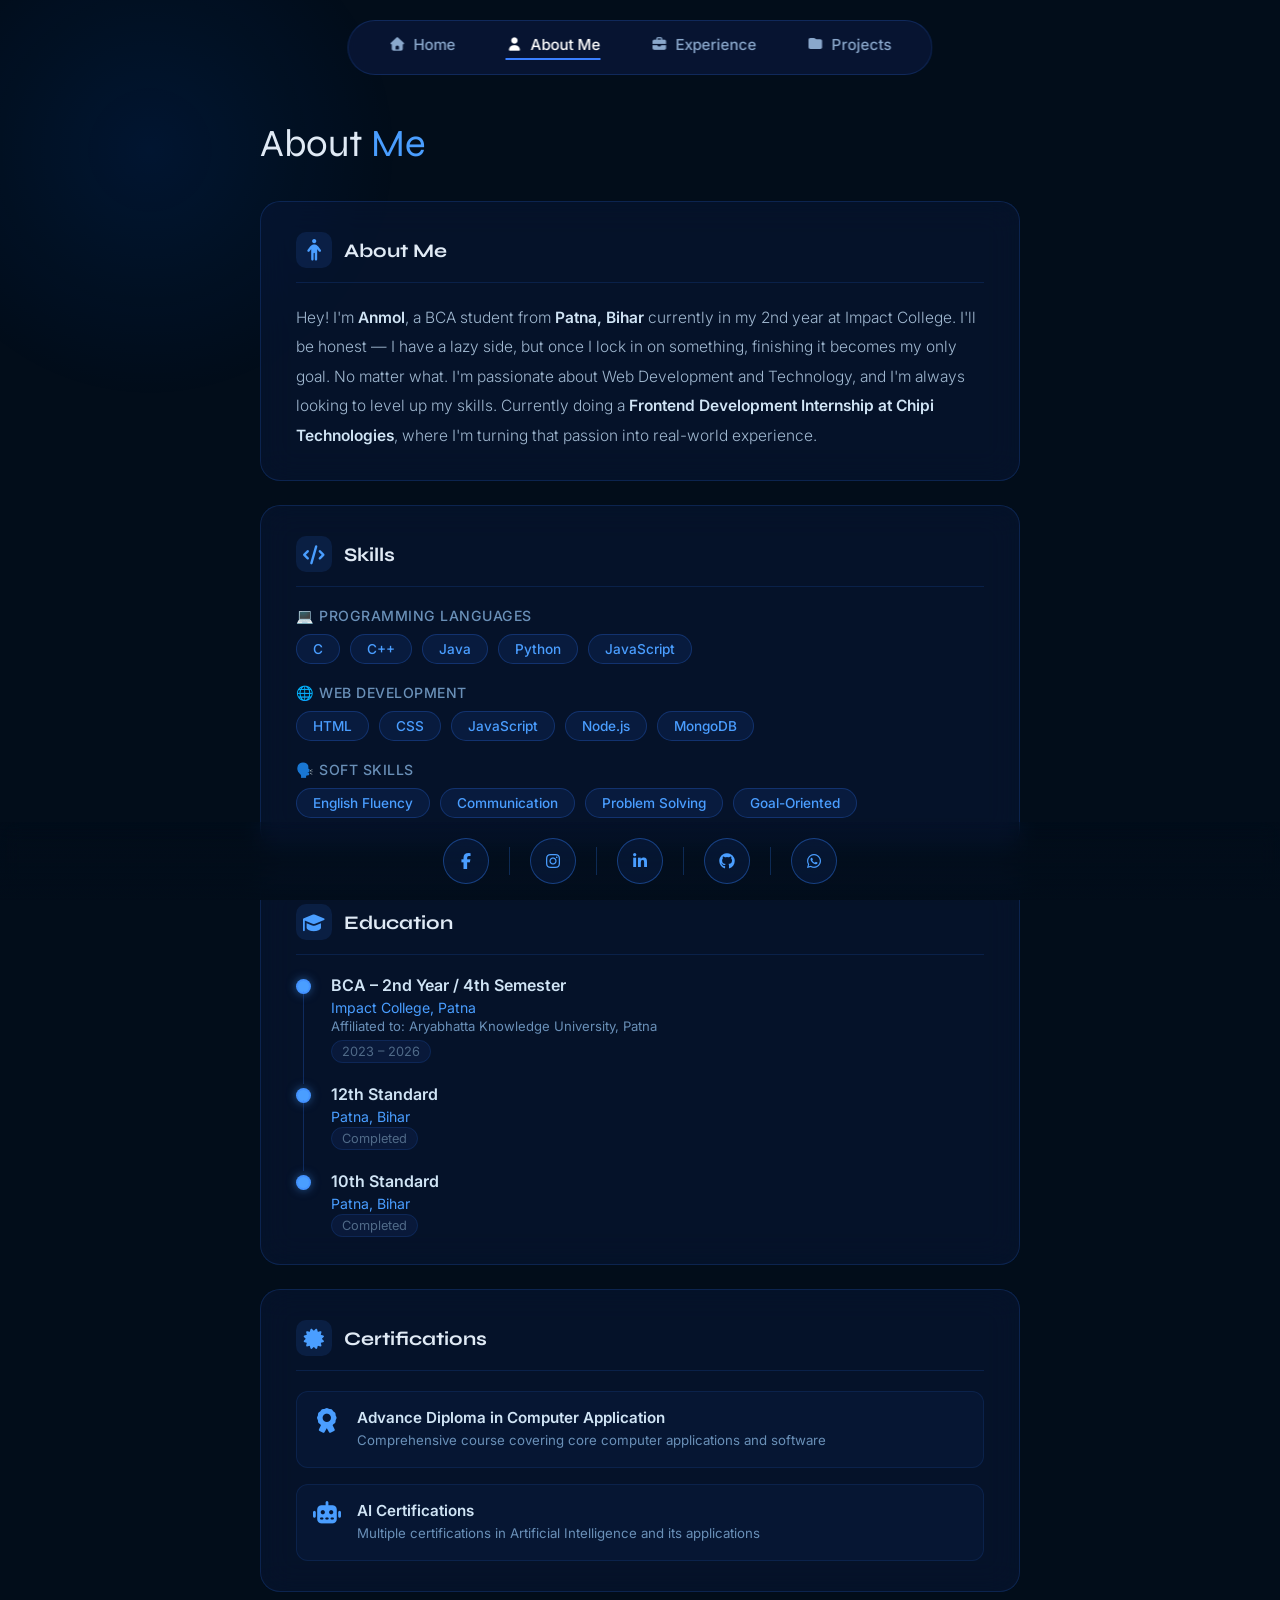
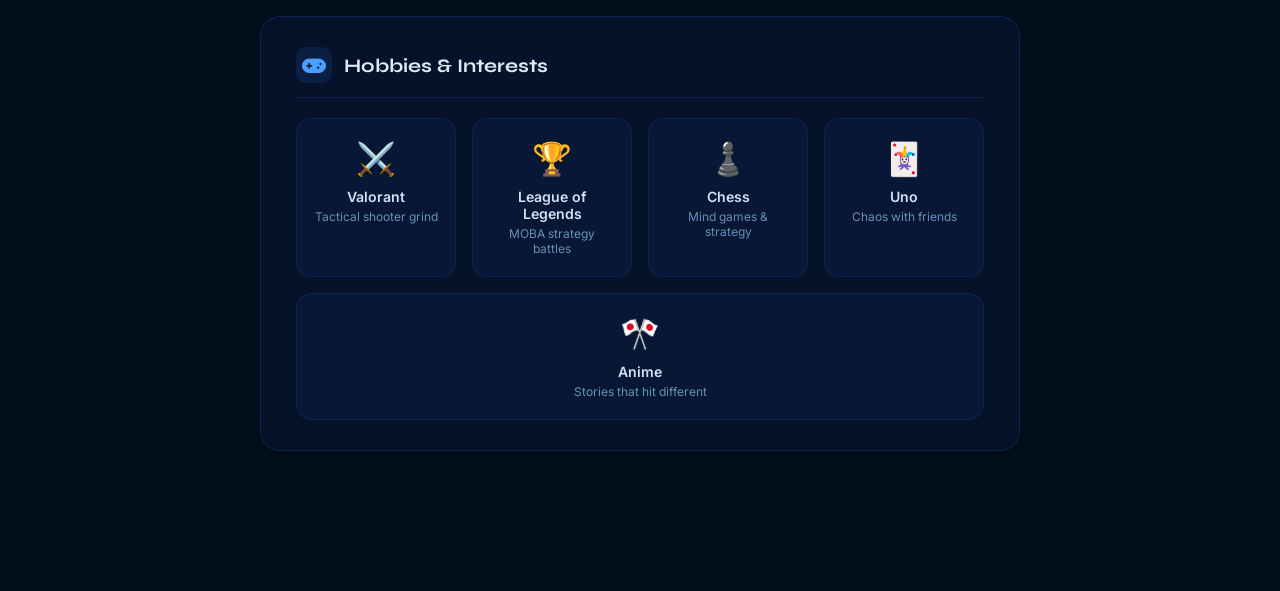
==== PagesH/about.html @ a0c3ca71 "Initial portfolio upload" ====
<!DOCTYPE html>
<html lang="en">
<head>
    <meta charset="UTF-8">
    <meta name="viewport" content="width=device-width, initial-scale=1.0">
    <title>Anmol | About Me</title>
    <link rel="preconnect" href="https://fonts.googleapis.com">
    <link rel="preconnect" href="https://fonts.gstatic.com" crossorigin>
    <link href="https://fonts.googleapis.com/css2?family=Inter:wght@300;400;500;600&family=Syne:wght@700;800&display=swap" rel="stylesheet">
    <link rel="stylesheet" href="../css/all.min.css">
    <link rel="stylesheet" href="../PagesC/about.css">
</head>
<body>

    <!-- FIXED NAVBAR -->
    <nav class="navbar">
        <ul class="nav-links">
            <li><a href="../index.html"><i class="fas fa-home"></i> Home</a></li>
            <li><a href="../PagesH/about.html" class="active"><i class="fas fa-user"></i> About Me</a></li>
            <li><a href="../PagesH/experience.html"><i class="fas fa-briefcase"></i> Experience</a></li>
            <li><a href="../PagesH/projects.html"><i class="fas fa-folder"></i> Projects</a></li>
        </ul>
    </nav>

    <!-- MAIN CONTENT -->
    <main class="content">

        <h2 class="page-title">About <span>Me</span></h2>

        <!-- ABOUT ME BOX -->
        <div class="glass-box">
            <div class="box-header">
                <i class="fas fa-person"></i>
                <h3>About Me</h3>
            </div>
            <p>
                Hey! I'm <strong>Anmol</strong>, a BCA student from <strong>Patna, Bihar</strong> currently in my 2nd year at Impact College. 
                I'll be honest — I have a lazy side, but once I lock in on something, finishing it becomes my only goal. No matter what.
                I'm passionate about Web Development and Technology, and I'm always looking to level up my skills.
                Currently doing a <strong>Frontend Development Internship at Chipi Technologies</strong>, where I'm turning that passion into real-world experience.
            </p>
        </div>

        <!-- SKILLS BOX -->
        <div class="glass-box">
            <div class="box-header">
                <i class="fas fa-code"></i>
                <h3>Skills</h3>
            </div>
            <div class="skills-grid">
                <div class="skill-category">
                    <h4>💻 Programming Languages</h4>
                    <div class="skill-tags">
                        <span class="tag">C</span>
                        <span class="tag">C++</span>
                        <span class="tag">Java</span>
                        <span class="tag">Python</span>
                        <span class="tag">JavaScript</span>
                    </div>
                </div>
                <div class="skill-category">
                    <h4>🌐 Web Development</h4>
                    <div class="skill-tags">
                        <span class="tag">HTML</span>
                        <span class="tag">CSS</span>
                        <span class="tag">JavaScript</span>
                        <span class="tag">Node.js</span>
                        <span class="tag">MongoDB</span>
                    </div>
                </div>
                <div class="skill-category">
                    <h4>🗣️ Soft Skills</h4>
                    <div class="skill-tags">
                        <span class="tag">English Fluency</span>
                        <span class="tag">Communication</span>
                        <span class="tag">Problem Solving</span>
                        <span class="tag">Goal-Oriented</span>
                    </div>
                </div>
            </div>
        </div>

        <!-- EDUCATION BOX -->
        <div class="glass-box">
            <div class="box-header">
                <i class="fas fa-graduation-cap"></i>
                <h3>Education</h3>
            </div>
            <div class="timeline">
                <div class="timeline-item">
                    <div class="timeline-dot"></div>
                    <div class="timeline-content">
                        <h4>BCA – 2nd Year / 4th Semester</h4>
                        <p class="inst">Impact College, Patna</p>
                        <p class="sub">Affiliated to: Aryabhatta Knowledge University, Patna</p>
                        <span class="year">2023 – 2026</span>
                    </div>
                </div>
                <div class="timeline-item">
                    <div class="timeline-dot"></div>
                    <div class="timeline-content">
                        <h4>12th Standard</h4>
                        <p class="inst">Patna, Bihar</p>
                        <span class="year">Completed</span>
                    </div>
                </div>
                <div class="timeline-item">
                    <div class="timeline-dot"></div>
                    <div class="timeline-content">
                        <h4>10th Standard</h4>
                        <p class="inst">Patna, Bihar</p>
                        <span class="year">Completed</span>
                    </div>
                </div>
            </div>
        </div>

        <!-- CERTIFICATIONS BOX -->
        <div class="glass-box">
            <div class="box-header">
                <i class="fas fa-certificate"></i>
                <h3>Certifications</h3>
            </div>
            <div class="cert-grid">
                <div class="cert-item">
                    <i class="fas fa-award"></i>
                    <div>
                        <h4>Advance Diploma in Computer Application</h4>
                        <p>Comprehensive course covering core computer applications and software</p>
                    </div>
                </div>
                <div class="cert-item">
                    <i class="fas fa-robot"></i>
                    <div>
                        <h4>AI Certifications</h4>
                        <p>Multiple certifications in Artificial Intelligence and its applications</p>
                    </div>
                </div>
            </div>
        </div>

        <!-- HOBBIES BOX -->
        <div class="glass-box">
            <div class="box-header">
                <i class="fas fa-gamepad"></i>
                <h3>Hobbies & Interests</h3>
            </div>
            <div class="hobbies-grid">
                <div class="hobby-card">
                    <span class="hobby-icon">⚔️</span>
                    <h4>Valorant</h4>
                    <p>Tactical shooter grind</p>
                </div>
                <div class="hobby-card">
                    <span class="hobby-icon">🏆</span>
                    <h4>League of Legends</h4>
                    <p>MOBA strategy battles</p>
                </div>
                <div class="hobby-card">
                    <span class="hobby-icon">♟️</span>
                    <h4>Chess</h4>
                    <p>Mind games & strategy</p>
                </div>
                <div class="hobby-card">
                    <span class="hobby-icon">🃏</span>
                    <h4>Uno</h4>
                    <p>Chaos with friends</p>
                </div>
                <div class="hobby-card">
                    <span class="hobby-icon">🎌</span>
                    <h4>Anime</h4>
                    <p>Stories that hit different</p>
                </div>
            </div>
        </div>

    </main>

    <!-- FIXED SOCIAL BAR -->
   <div class="social-bar">
        <div class="social-links">
            <a href="https://www.facebook.com/share/1ESuKWPsv3/" target="_blank" class="social-icon"><i class="fab fa-facebook-f"></i></a>
            <span class="divider-line"></span>
            <a href="https://www.instagram.com/x__ayushraj__x?igsh=MXUxczBocXN3bXp0cg==" target="_blank" class="social-icon"><i class="fab fa-instagram"></i></a>
            <span class="divider-line"></span>
            <a href="https://www.linkedin.com/in/ayush-raj-81bb87325/" target="_blank" class="social-icon"><i class="fab fa-linkedin-in"></i></a>
            <span class="divider-line"></span>
            <a href="https://github.com/D3ath-Walker" target="_blank" class="social-icon"><i class="fab fa-github"></i></a>
            <span class="divider-line"></span>
            <a href="https://wa.me/919102768394" target="_blank" class="social-icon"><i class="fab fa-whatsapp"></i></a>
        </div>
    </div>

      <script>
    // Fade out before leaving page
        document.querySelectorAll('a').forEach(link => {
            link.addEventListener('click', function(e) {
                const href = this.getAttribute('href');

                // Only for internal pages
                if (href && !href.startsWith('http') && !href.startsWith('#')) {
                    e.preventDefault();
                    document.body.style.animation = 'fadeOut 0.3s ease forwards';
                    setTimeout(() => {
                        window.location.href = href;
                    }, 300);
                }
            });
        });
    </script>

</body>
</html>
---- PagesC/about.css ----
/* ===== RESET & BASE ===== */
* {
    margin: 0;
    padding: 0;
    box-sizing: border-box;
}

body {
    background-color: #020d1a;
    color: #e0eaf5;
    font-family: 'Inter', sans-serif;
    min-height: 100vh;
    display: flex;
    flex-direction: column;
    align-items: center;
    overflow-x: hidden;
}

body::before {
    content: '';
    position: fixed;
    top: -100px;
    left: -100px;
    width: 500px;
    height: 500px;
    background: radial-gradient(circle, rgba(0, 100, 255, 0.1) 0%, transparent 70%);
    pointer-events: none;
    z-index: 0;
}

/* ===== FIXED NAVBAR ===== */
.navbar {
    position: fixed;
    top: 20px;
    left: 50%;
    transform: translateX(-50%);
    background: rgba(10, 25, 60, 0.7);
    border: 1px solid rgba(50, 120, 255, 0.2);
    border-radius: 50px;
    padding: 14px 40px;
    backdrop-filter: blur(16px);
    z-index: 100;
}

.nav-links {
    list-style: none;
    display: flex;
    gap: 50px;
}

.nav-links a {
    text-decoration: none;
    color: #8aa8cc;
    font-size: 0.95rem;
    font-weight: 500;
    display: flex;
    align-items: center;
    gap: 8px;
    transition: color 0.3s ease;
    padding-bottom: 4px;
}

.nav-links a i {
    font-size: 0.85rem;
}

.nav-links a:hover {
    color: #ffffff;
}

.nav-links a.active {
    color: #ffffff;
    border-bottom: 2px solid #3a7fff;
}

/* ===== MAIN CONTENT ===== */
.content {
    width: 100%;
    max-width: 820px;
    padding: 120px 30px 140px;
    display: flex;
    flex-direction: column;
    gap: 24px;
    z-index: 1;
    position: relative;
}

/* ===== PAGE TITLE ===== */
.page-title {
    font-family: 'Syne', sans-serif;
    font-size: 2.4rem;
    font-weight: 100;
    color: #e0eaf5;
    margin-bottom: 10px;
}

.page-title span {
    color: #4a9eff;
}

/* ===== GLASS BOX ===== */
.glass-box {
    background: rgba(10, 25, 60, 0.45);
    border: 1px solid rgba(50, 120, 255, 0.18);
    border-radius: 20px;
    padding: 30px 35px;
    backdrop-filter: blur(16px);
    transition: border-color 0.3s ease, box-shadow 0.3s ease;
}

.glass-box:hover {
    border-color: rgba(74, 158, 255, 0.35);
    box-shadow: 0 0 30px rgba(50, 120, 255, 0.08);
}

/* ===== BOX HEADER ===== */
.box-header {
    display: flex;
    align-items: center;
    gap: 12px;
    margin-bottom: 20px;
    padding-bottom: 14px;
    border-bottom: 1px solid rgba(50, 120, 255, 0.15);
}

.box-header i {
    font-size: 1.2rem;
    color: #4a9eff;
    width: 36px;
    height: 36px;
    background: rgba(50, 120, 255, 0.12);
    border-radius: 10px;
    display: flex;
    align-items: center;
    justify-content: center;
}

.box-header h3 {
    font-family: 'Syne', sans-serif;
    font-size: 1.2rem;
    font-weight: 700;
    color: #e0eaf5;
}

/* ===== ABOUT ME TEXT ===== */
.glass-box > p {
    color: #a0b8d0;
    font-size: 0.97rem;
    line-height: 1.9;
    font-weight: 300;
}

.glass-box > p strong {
    color: #d0e4f5;
    font-weight: 600;
}

/* ===== SKILLS ===== */
.skills-grid {
    display: flex;
    flex-direction: column;
    gap: 20px;
}

.skill-category h4 {
    font-size: 0.88rem;
    color: #6a90b8;
    font-weight: 500;
    margin-bottom: 10px;
    text-transform: uppercase;
    letter-spacing: 0.5px;
}

.skill-tags {
    display: flex;
    flex-wrap: wrap;
    gap: 10px;
}

.tag {
    background: rgba(50, 120, 255, 0.1);
    border: 1px solid rgba(50, 120, 255, 0.25);
    color: #4a9eff;
    padding: 6px 16px;
    border-radius: 50px;
    font-size: 0.85rem;
    font-weight: 500;
    transition: all 0.3s ease;
}

.tag:hover {
    background: rgba(50, 120, 255, 0.2);
    border-color: #4a9eff;
    box-shadow: 0 0 10px rgba(50, 120, 255, 0.25);
}

/* ===== EDUCATION TIMELINE ===== */
.timeline {
    display: flex;
    flex-direction: column;
    gap: 0;
}

.timeline-item {
    display: flex;
    gap: 20px;
    position: relative;
    padding-bottom: 24px;
}

.timeline-item:last-child {
    padding-bottom: 0;
}

.timeline-item:not(:last-child)::before {
    content: '';
    position: absolute;
    left: 7px;
    top: 16px;
    bottom: 0;
    width: 1px;
    background: rgba(50, 120, 255, 0.25);
}

.timeline-dot {
    width: 15px;
    height: 15px;
    border-radius: 50%;
    background: #4a9eff;
    border: 2px solid rgba(50, 120, 255, 0.3);
    box-shadow: 0 0 10px rgba(74, 158, 255, 0.5);
    flex-shrink: 0;
    margin-top: 4px;
}

.timeline-content h4 {
    font-size: 1rem;
    font-weight: 600;
    color: #d0e4f5;
    margin-bottom: 4px;
}

.timeline-content .inst {
    font-size: 0.88rem;
    color: #4a9eff;
    margin-bottom: 2px;
}

.timeline-content .sub {
    font-size: 0.82rem;
    color: #6a90b8;
    margin-bottom: 6px;
}

.year {
    font-size: 0.8rem;
    color: #506a88;
    background: rgba(50, 120, 255, 0.08);
    padding: 3px 10px;
    border-radius: 20px;
    border: 1px solid rgba(50, 120, 255, 0.15);
}

/* ===== CERTIFICATIONS ===== */
.cert-grid {
    display: flex;
    flex-direction: column;
    gap: 16px;
}

.cert-item {
    display: flex;
    align-items: flex-start;
    gap: 16px;
    padding: 16px;
    background: rgba(50, 120, 255, 0.05);
    border: 1px solid rgba(50, 120, 255, 0.12);
    border-radius: 12px;
    transition: all 0.3s ease;
}

.cert-item:hover {
    background: rgba(50, 120, 255, 0.1);
    border-color: rgba(74, 158, 255, 0.3);
}

.cert-item > i {
    font-size: 1.4rem;
    color: #4a9eff;
    margin-top: 2px;
    flex-shrink: 0;
}

.cert-item h4 {
    font-size: 0.95rem;
    font-weight: 600;
    color: #d0e4f5;
    margin-bottom: 4px;
}

.cert-item p {
    font-size: 0.83rem;
    color: #6a90b8;
    line-height: 1.5;
}

/* ===== HOBBIES ===== */
.hobbies-grid {
    display: flex;
    flex-wrap: wrap;
    gap: 16px;
}

.hobby-card {
    flex: 1;
    min-width: 130px;
    background: rgba(50, 120, 255, 0.06);
    border: 1px solid rgba(50, 120, 255, 0.15);
    border-radius: 16px;
    padding: 20px 16px;
    text-align: center;
    transition: all 0.3s ease;
    cursor: default;
}

.hobby-card:hover {
    background: rgba(50, 120, 255, 0.13);
    border-color: rgba(74, 158, 255, 0.4);
    transform: translateY(-4px);
    box-shadow: 0 8px 24px rgba(50, 120, 255, 0.15);
}

.hobby-icon {
    font-size: 2rem;
    display: block;
    margin-bottom: 10px;
}

.hobby-card h4 {
    font-size: 0.88rem;
    font-weight: 600;
    color: #d0e4f5;
    margin-bottom: 4px;
}

.hobby-card p {
    font-size: 0.75rem;
    color: #6a90b8;
}

/* ===== FIXED SOCIAL BAR ===== */
.social-bar {
    position: fixed;
    bottom: 0;
    left: 0;
    right: 0;
    display: flex;
    justify-content: center;
    padding: 16px 0;
    background: linear-gradient(to top, rgba(2, 13, 26, 0.95), transparent);
    backdrop-filter: blur(10px);
    z-index: 100;
}

.social-links {
    display: flex;
    align-items: center;
    gap: 20px;
}

.social-icon {
    width: 46px;
    height: 46px;
    border-radius: 50%;
    border: 1.5px solid rgba(50, 130, 255, 0.4);
    display: flex;
    align-items: center;
    justify-content: center;
    color: #4a9eff;
    font-size: 1rem;
    text-decoration: none;
    transition: all 0.3s ease;
    background: rgba(10, 30, 70, 0.5);
}

.social-icon:hover {
    border-color: #4a9eff;
    background: rgba(50, 130, 255, 0.15);
    box-shadow: 0 0 15px rgba(50, 130, 255, 0.4);
    color: #ffffff;
    transform: translateY(-3px);
}

.divider-line {
    width: 1px;
    height: 28px;
    background: rgba(50, 130, 255, 0.25);
}

/* ===== RESPONSIVE ===== */
@media (max-width: 768px) {
    .nav-links {
        gap: 20px;
    }

    .navbar {
        padding: 12px 20px;
        top: 12px;
    }

    .content {
        padding: 100px 16px 120px;
    }

    .glass-box {
        padding: 22px 20px;
    }

    .hobbies-grid {
        gap: 10px;
    }

    .hobby-card {
        min-width: 100px;
    }
}

body {
    animation: fadeIn 0.5s ease;
}

@keyframes fadeIn {
    from {
        opacity: 0;
        transform: translateY(10px);
    }
    to {
        opacity: 1;
        transform: translateY(0);
    }
}

@keyframes fadeOut {
    from {
        opacity: 1;
        transform: translateY(0);
    }
    to {
        opacity: 0;
        transform: translateY(-10px);
    }
}
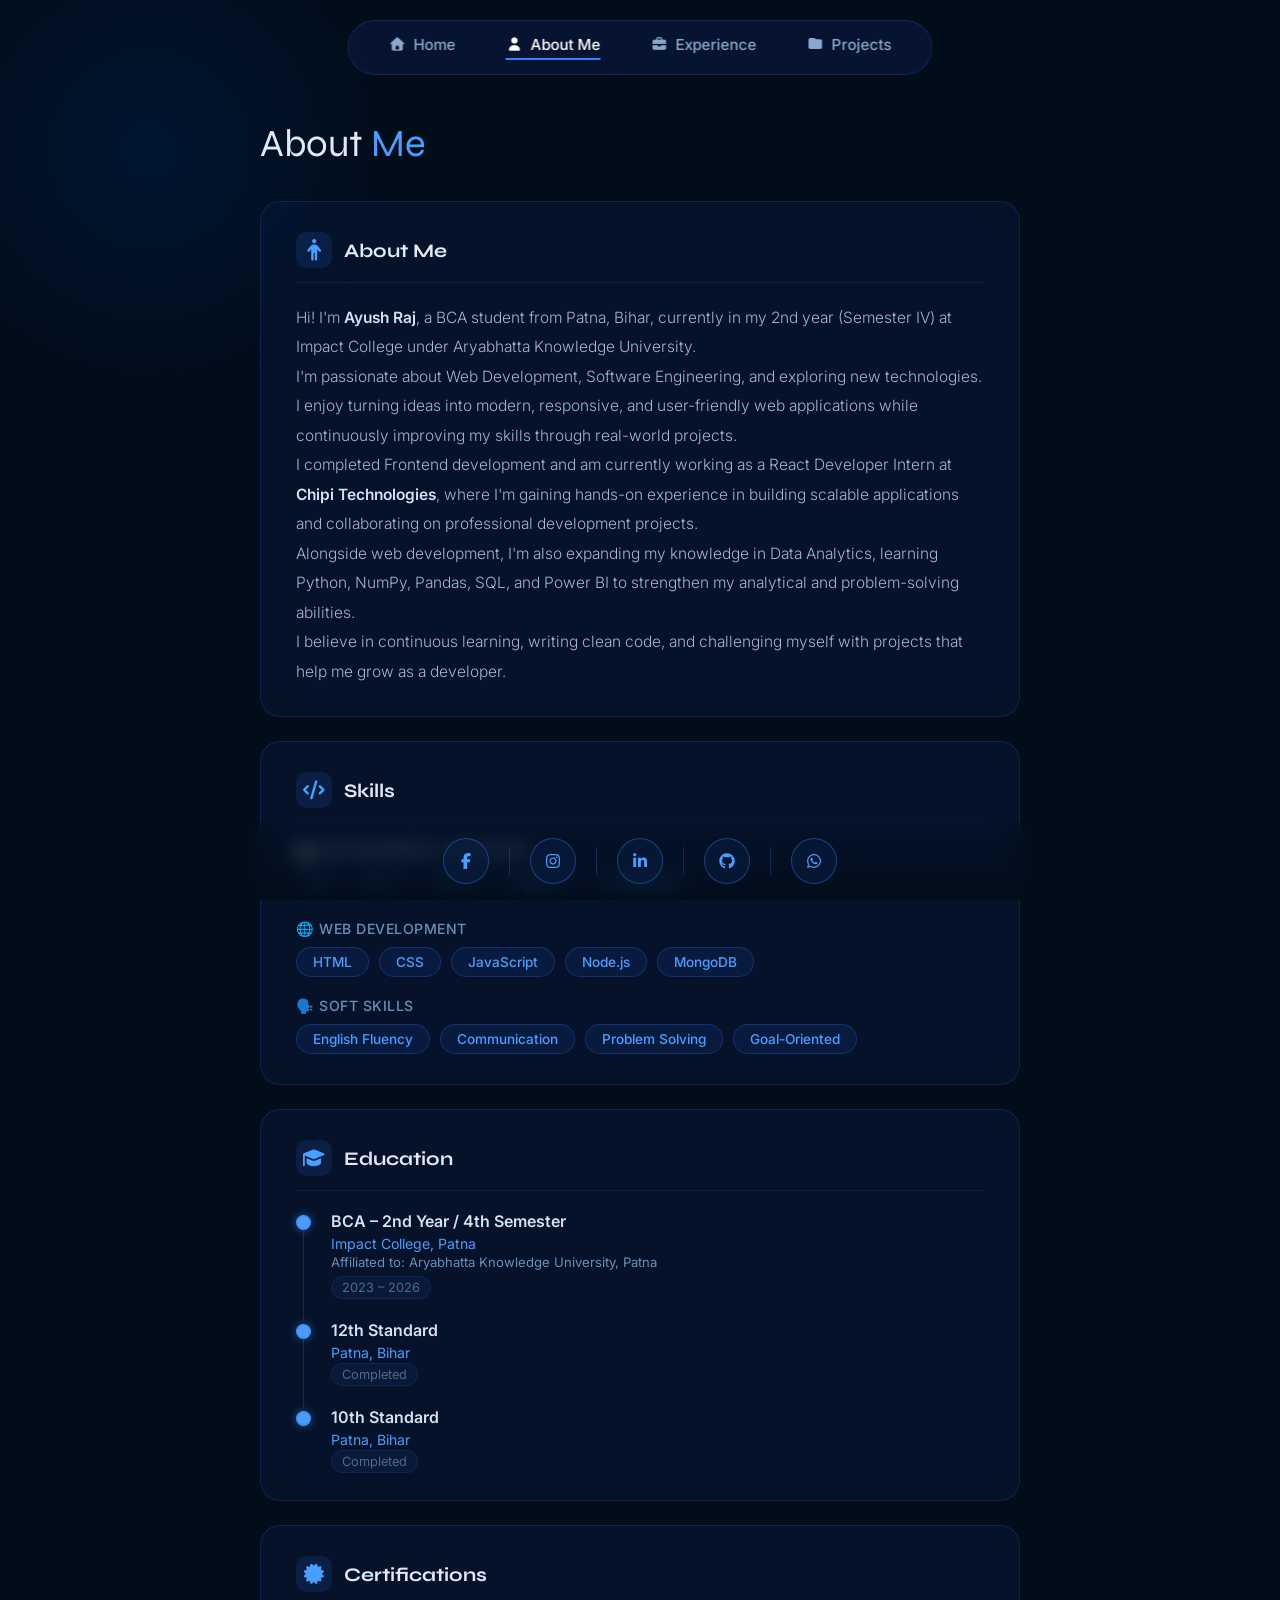
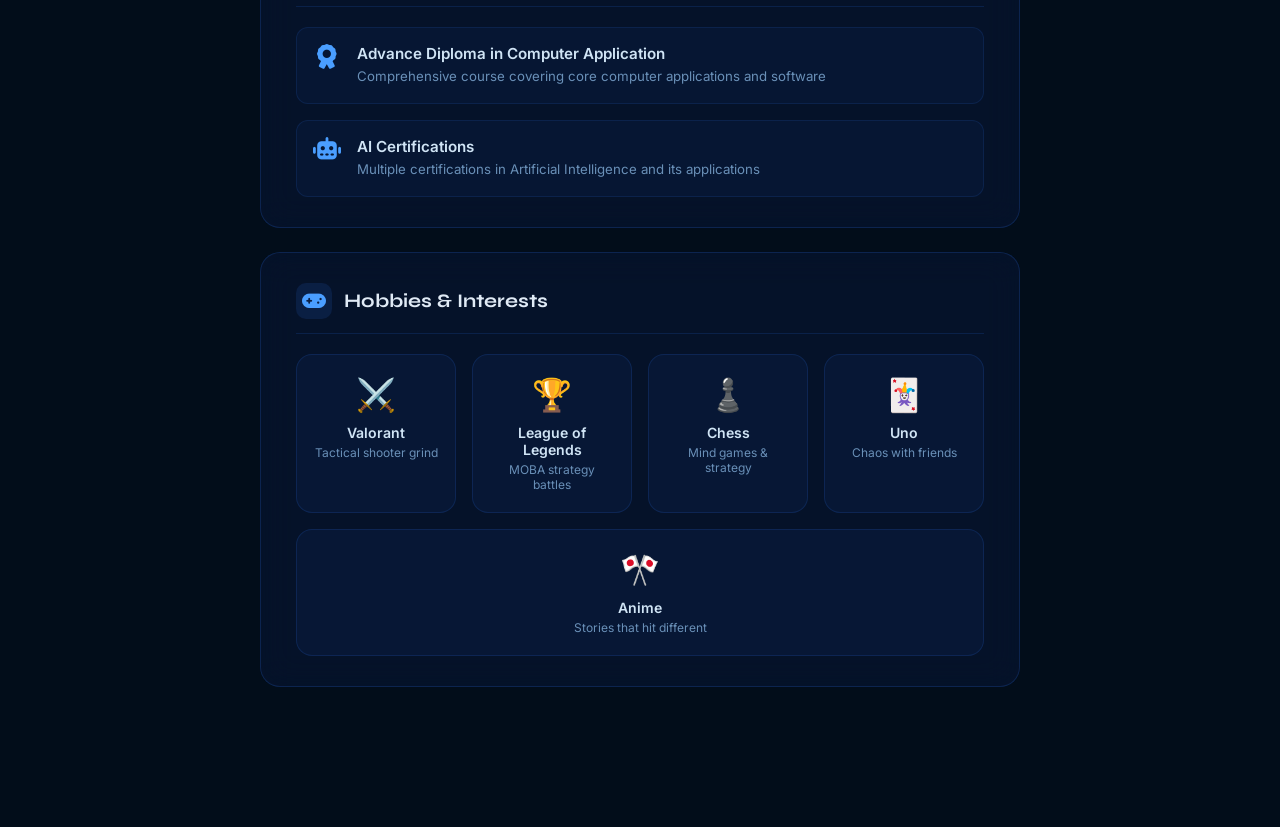
==== commit 4cecc914: "goog2" ====
--- a/PagesH/about.html
+++ b/PagesH/about.html
@@ -12,7 +12,6 @@
 </head>
 <body>
 
-    <!-- FIXED NAVBAR -->
     <nav class="navbar">
         <ul class="nav-links">
             <li><a href="../index.html"><i class="fas fa-home"></i> Home</a></li>
@@ -22,26 +21,25 @@
         </ul>
     </nav>
 
-    <!-- MAIN CONTENT -->
     <main class="content">
 
         <h2 class="page-title">About <span>Me</span></h2>
 
-        <!-- ABOUT ME BOX -->
         <div class="glass-box">
             <div class="box-header">
                 <i class="fas fa-person"></i>
                 <h3>About Me</h3>
             </div>
             <p>
-                Hey! I'm <strong>Anmol</strong>, a BCA student from <strong>Patna, Bihar</strong> currently in my 2nd year at Impact College. 
-                I'll be honest — I have a lazy side, but once I lock in on something, finishing it becomes my only goal. No matter what.
-                I'm passionate about Web Development and Technology, and I'm always looking to level up my skills.
-                Currently doing a <strong>Frontend Development Internship at Chipi Technologies</strong>, where I'm turning that passion into real-world experience.
+                Hi! I'm <strong>Ayush Raj</strong>, a BCA student from Patna, Bihar, currently in my 2nd year (Semester IV) at Impact College under Aryabhatta Knowledge University.<br>
+                I'm passionate about Web Development, Software Engineering, and exploring new technologies.<br>
+                I enjoy turning ideas into modern, responsive, and user-friendly web applications while continuously improving my skills through real-world projects.<br>
+                I completed Frontend development and am currently working as a React Developer Intern at <strong>Chipi Technologies</strong>, where I'm gaining hands-on experience in building scalable applications and collaborating on professional development projects.<br>
+                Alongside web development, I'm also expanding my knowledge in Data Analytics, learning Python, NumPy, Pandas, SQL, and Power BI to strengthen my analytical and problem-solving abilities.<br>
+                I believe in continuous learning, writing clean code, and challenging myself with projects that help me grow as a developer.
             </p>
         </div>
 
-        <!-- SKILLS BOX -->
         <div class="glass-box">
             <div class="box-header">
                 <i class="fas fa-code"></i>
@@ -80,7 +78,6 @@
             </div>
         </div>
 
-        <!-- EDUCATION BOX -->
         <div class="glass-box">
             <div class="box-header">
                 <i class="fas fa-graduation-cap"></i>
@@ -115,7 +112,6 @@
             </div>
         </div>
 
-        <!-- CERTIFICATIONS BOX -->
         <div class="glass-box">
             <div class="box-header">
                 <i class="fas fa-certificate"></i>
@@ -139,7 +135,6 @@
             </div>
         </div>
 
-        <!-- HOBBIES BOX -->
         <div class="glass-box">
             <div class="box-header">
                 <i class="fas fa-gamepad"></i>
@@ -176,7 +171,6 @@
 
     </main>
 
-    <!-- FIXED SOCIAL BAR -->
    <div class="social-bar">
         <div class="social-links">
             <a href="https://www.facebook.com/share/1ESuKWPsv3/" target="_blank" class="social-icon"><i class="fab fa-facebook-f"></i></a>
@@ -192,12 +186,10 @@
     </div>
 
       <script>
-    // Fade out before leaving page
         document.querySelectorAll('a').forEach(link => {
             link.addEventListener('click', function(e) {
                 const href = this.getAttribute('href');
 
-                // Only for internal pages
                 if (href && !href.startsWith('http') && !href.startsWith('#')) {
                     e.preventDefault();
                     document.body.style.animation = 'fadeOut 0.3s ease forwards';
--- a/PagesC/about.css
+++ b/PagesC/about.css
@@ -1,4 +1,3 @@
-/* ===== RESET & BASE ===== */
 * {
     margin: 0;
     padding: 0;
@@ -28,7 +27,6 @@
     z-index: 0;
 }
 
-/* ===== FIXED NAVBAR ===== */
 .navbar {
     position: fixed;
     top: 20px;
@@ -73,7 +71,6 @@
     border-bottom: 2px solid #3a7fff;
 }
 
-/* ===== MAIN CONTENT ===== */
 .content {
     width: 100%;
     max-width: 820px;
@@ -85,7 +82,6 @@
     position: relative;
 }
 
-/* ===== PAGE TITLE ===== */
 .page-title {
     font-family: 'Syne', sans-serif;
     font-size: 2.4rem;
@@ -98,7 +94,7 @@
     color: #4a9eff;
 }
 
-/* ===== GLASS BOX ===== */
+
 .glass-box {
     background: rgba(10, 25, 60, 0.45);
     border: 1px solid rgba(50, 120, 255, 0.18);
@@ -113,7 +109,7 @@
     box-shadow: 0 0 30px rgba(50, 120, 255, 0.08);
 }
 
-/* ===== BOX HEADER ===== */
+
 .box-header {
     display: flex;
     align-items: center;
@@ -142,7 +138,7 @@
     color: #e0eaf5;
 }
 
-/* ===== ABOUT ME TEXT ===== */
+
 .glass-box > p {
     color: #a0b8d0;
     font-size: 0.97rem;
@@ -155,7 +151,6 @@
     font-weight: 600;
 }
 
-/* ===== SKILLS ===== */
 .skills-grid {
     display: flex;
     flex-direction: column;
@@ -194,7 +189,7 @@
     box-shadow: 0 0 10px rgba(50, 120, 255, 0.25);
 }
 
-/* ===== EDUCATION TIMELINE ===== */
+
 .timeline {
     display: flex;
     flex-direction: column;
@@ -261,7 +256,7 @@
     border: 1px solid rgba(50, 120, 255, 0.15);
 }
 
-/* ===== CERTIFICATIONS ===== */
+
 .cert-grid {
     display: flex;
     flex-direction: column;
@@ -304,7 +299,7 @@
     line-height: 1.5;
 }
 
-/* ===== HOBBIES ===== */
+
 .hobbies-grid {
     display: flex;
     flex-wrap: wrap;
@@ -348,7 +343,7 @@
     color: #6a90b8;
 }
 
-/* ===== FIXED SOCIAL BAR ===== */
+
 .social-bar {
     position: fixed;
     bottom: 0;
@@ -397,7 +392,7 @@
     background: rgba(50, 130, 255, 0.25);
 }
 
-/* ===== RESPONSIVE ===== */
+
 @media (max-width: 768px) {
     .nav-links {
         gap: 20px;
